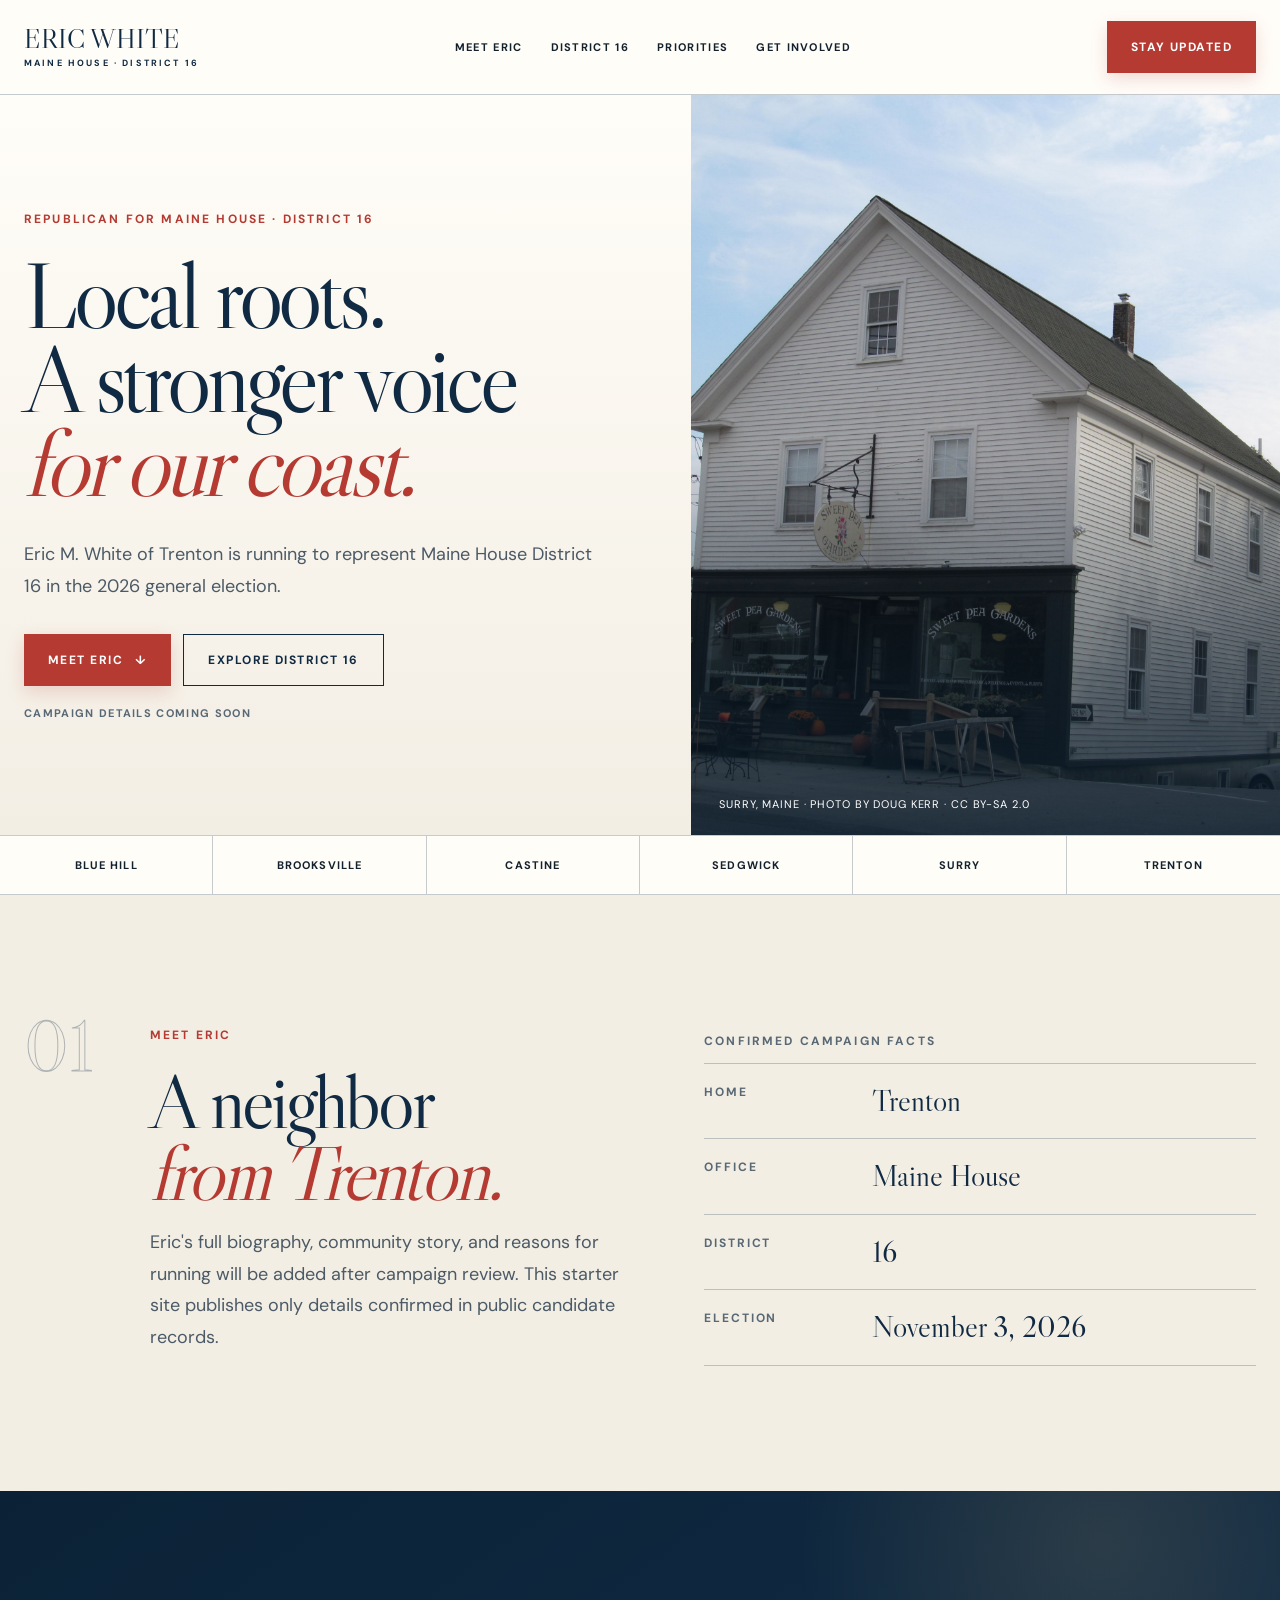
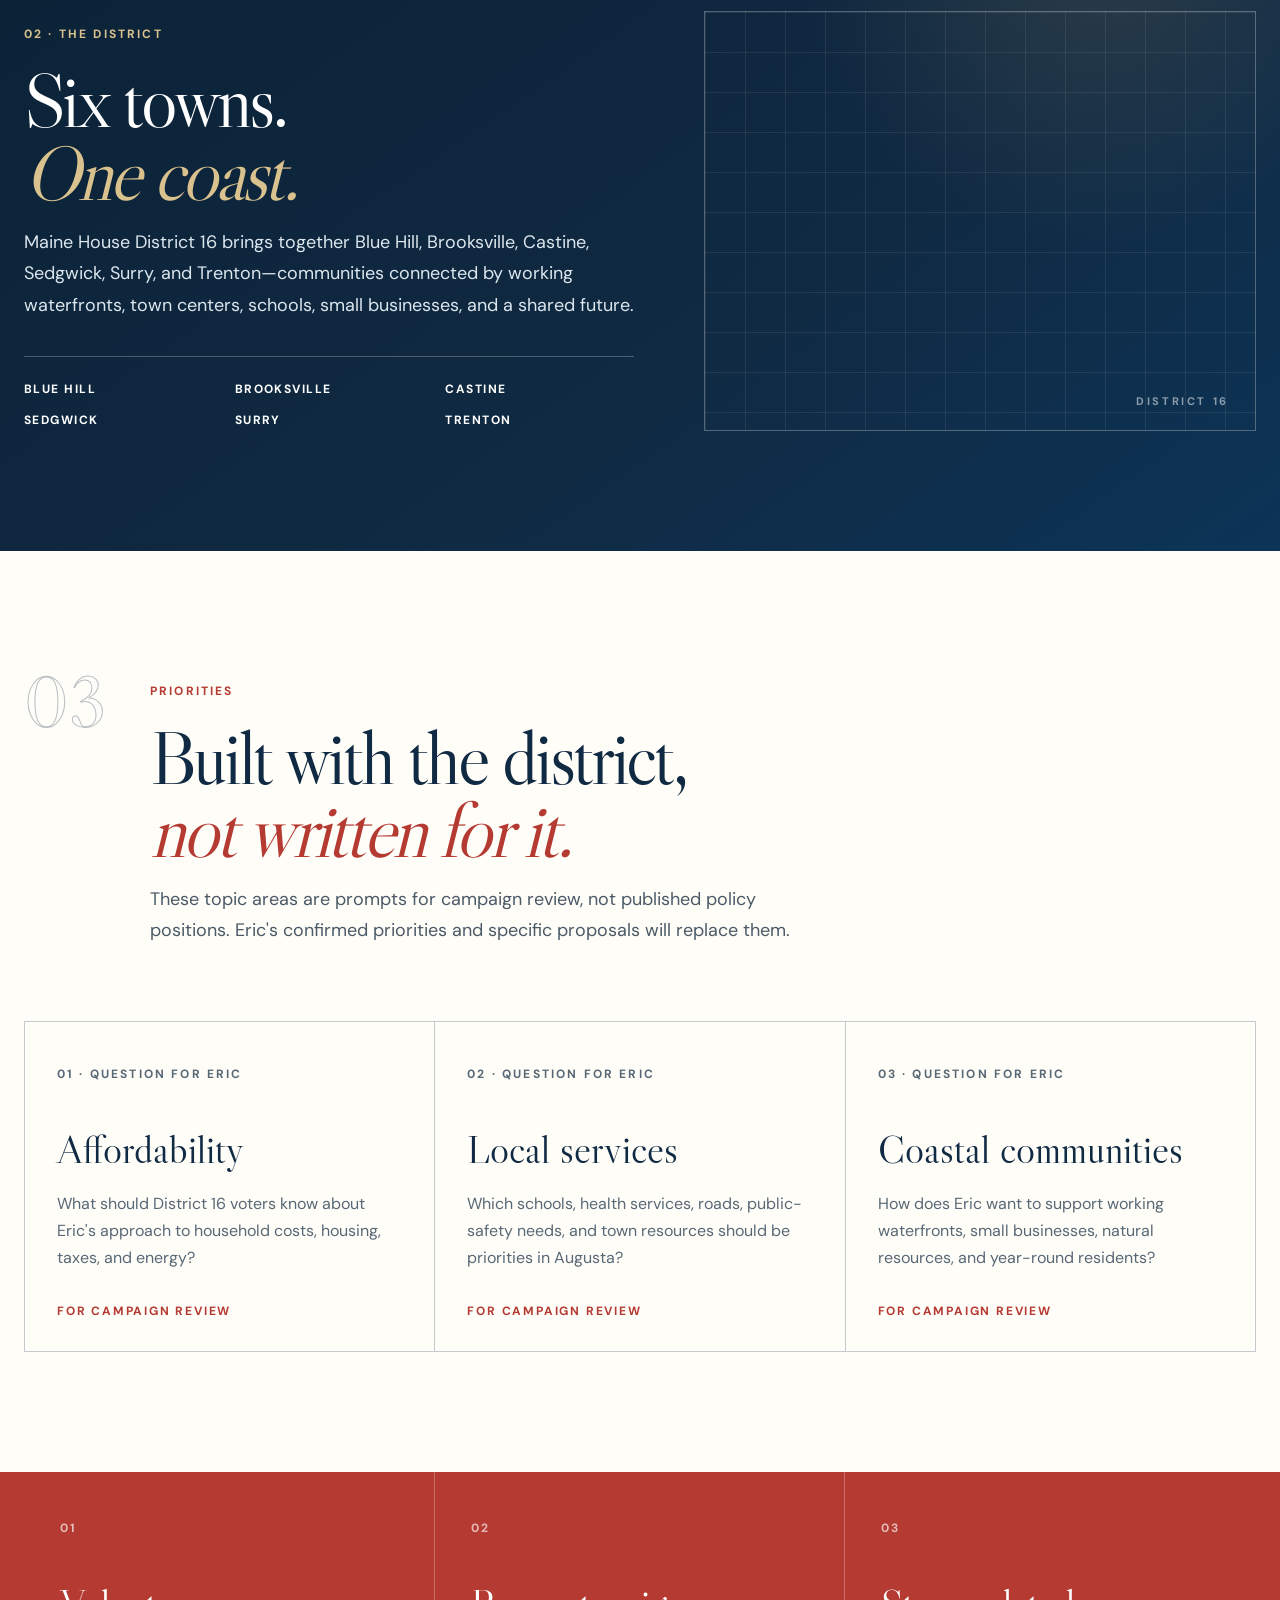
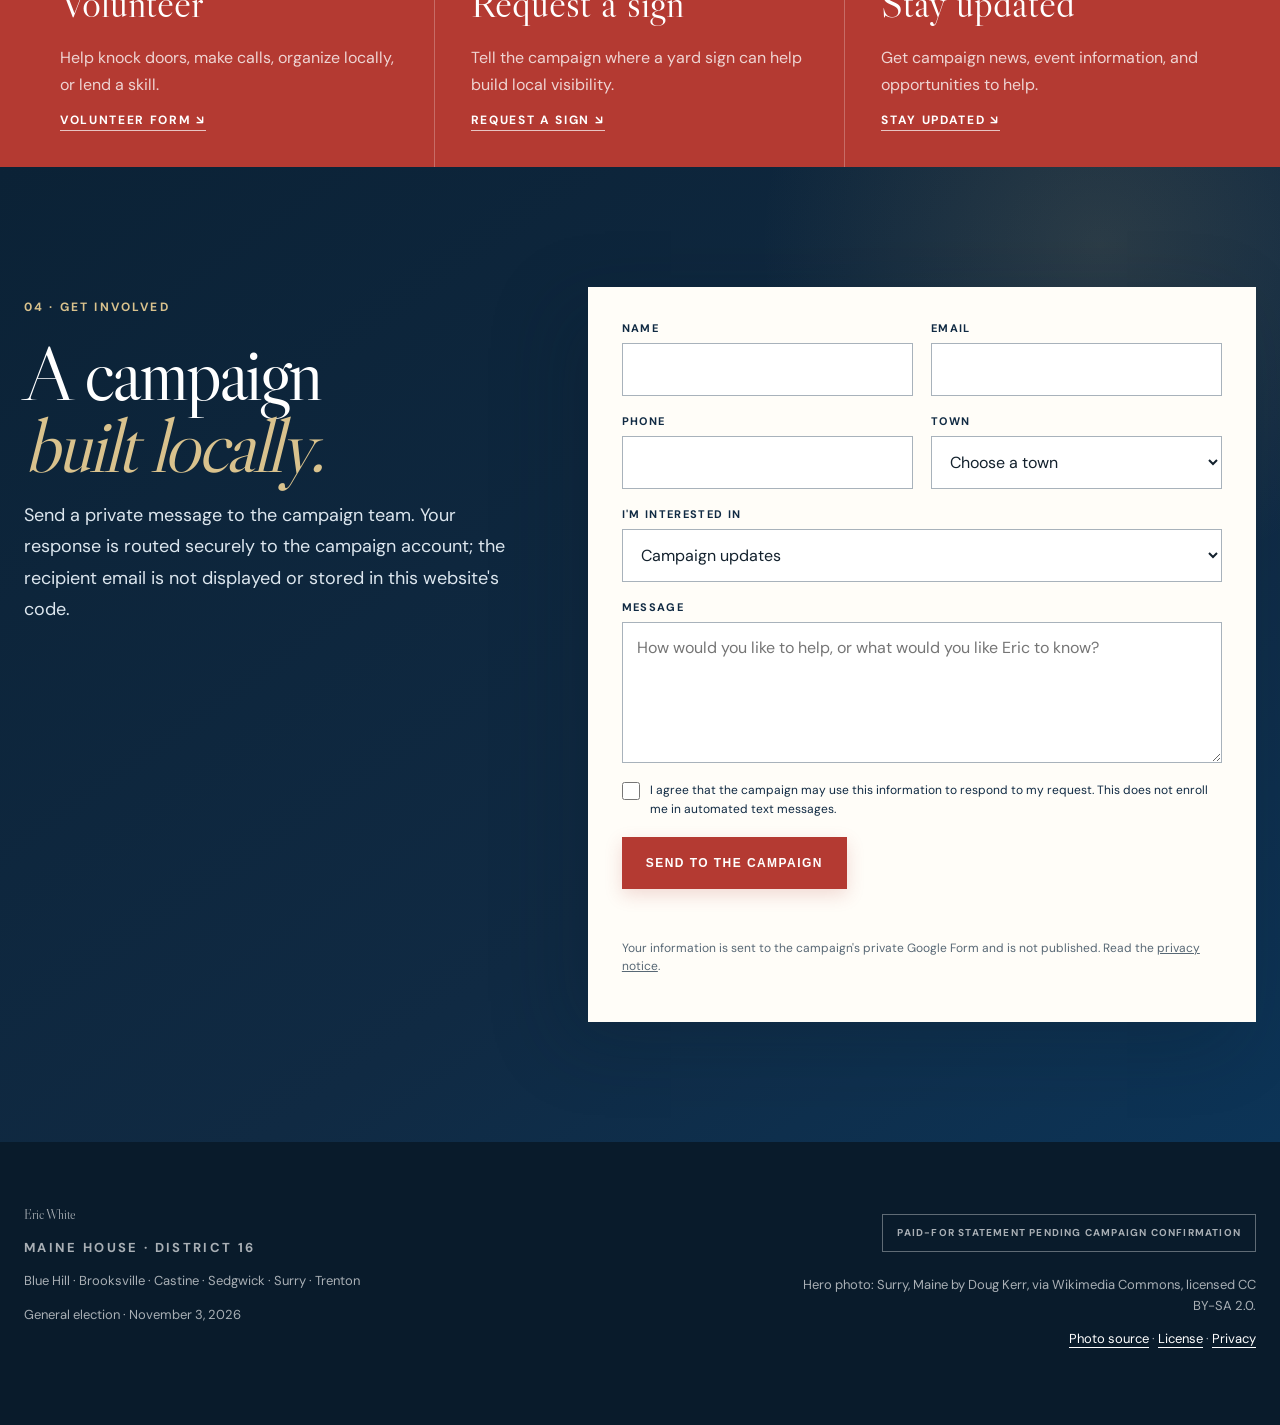
==== index.html @ 1acc2db6 "Build Eric White District 16 campaign starter site" ====
<!doctype html>
<html lang="en">
<head>
  <meta charset="utf-8">
  <meta name="viewport" content="width=device-width, initial-scale=1">
  <meta name="description" content="Eric M. White of Trenton is running for Maine House District 16 in the 2026 general election.">
  <meta name="theme-color" content="#102a43">
  <title>Eric M. White for Maine House District 16</title>
  <link rel="preconnect" href="https://fonts.googleapis.com">
  <link rel="preconnect" href="https://fonts.gstatic.com" crossorigin>
  <link href="https://fonts.googleapis.com/css2?family=DM+Sans:wght@400;600;700&family=Libre+Caslon+Display:ital@0;1&display=swap" rel="stylesheet">
  <link rel="stylesheet" href="styles.css">
  <script src="script.js" defer></script>
</head>
<body>
  <a class="skip-link" href="#main">Skip to content</a>
  <header class="site-header">
    <div class="wrap nav-wrap">
      <a class="wordmark" href="#top" aria-label="Eric White campaign home">
        <span>ERIC WHITE</span><small>MAINE HOUSE · DISTRICT 16</small>
      </a>
      <button class="menu-button" type="button" aria-expanded="false" aria-controls="primary-nav">Menu</button>
      <nav id="primary-nav" class="primary-nav" aria-label="Primary navigation">
        <a href="#meet">Meet Eric</a><a href="#district">District 16</a><a href="#priorities">Priorities</a><a href="#involved">Get involved</a>
      </nav>
      <a class="button button-primary header-cta" href="#contact">Stay updated</a>
    </div>
  </header>

  <main id="main">
    <section id="top" class="hero">
      <div class="hero-copy">
        <div class="hero-inner">
          <p class="eyebrow red">Republican for Maine House · District 16</p>
          <h1>Local roots.<br>A stronger voice<br><em>for our coast.</em></h1>
          <p class="lead">Eric M. White of Trenton is running to represent Maine House District 16 in the 2026 general election.</p>
          <div class="button-row"><a class="button button-primary" href="#meet">Meet Eric <span aria-hidden="true">↓</span></a><a class="button button-secondary" href="#district">Explore District 16</a></div>
          <p class="status-note">Campaign details coming soon</p>
        </div>
      </div>
      <figure class="hero-photo">
        <img src="assets/surry-maine.jpg" alt="A historic white clapboard building beside a road in Surry, Maine">
        <figcaption>Surry, Maine · Photo by Doug Kerr · CC BY-SA 2.0</figcaption>
      </figure>
    </section>

    <div class="town-strip" aria-label="Communities in Maine House District 16">
      <span>Blue Hill</span><span>Brooksville</span><span>Castine</span><span>Sedgwick</span><span>Surry</span><span>Trenton</span>
    </div>

    <section id="meet" class="section cream">
      <div class="wrap two-column">
        <div class="section-title"><span class="section-number" aria-hidden="true">01</span><div><p class="eyebrow red">Meet Eric</p><h2>A neighbor<br><em>from Trenton.</em></h2><p class="lead compact">Eric's full biography, community story, and reasons for running will be added after campaign review. This starter site publishes only details confirmed in public candidate records.</p></div></div>
        <div class="fact-panel"><p class="eyebrow muted">Confirmed campaign facts</p><dl><div><dt>Home</dt><dd>Trenton</dd></div><div><dt>Office</dt><dd>Maine House</dd></div><div><dt>District</dt><dd>16</dd></div><div><dt>Election</dt><dd>November 3, 2026</dd></div></dl></div>
      </div>
    </section>

    <section id="district" class="section district-section">
      <div class="wrap two-column reverse-mobile">
        <div><p class="eyebrow gold">02 · The district</p><h2>Six towns.<br><em>One coast.</em></h2><p class="lead compact">Maine House District 16 brings together Blue Hill, Brooksville, Castine, Sedgwick, Surry, and Trenton—communities connected by working waterfronts, town centers, schools, small businesses, and a shared future.</p><div class="district-list"><span>Blue Hill</span><span>Brooksville</span><span>Castine</span><span>Sedgwick</span><span>Surry</span><span>Trenton</span></div></div>
        <div class="coastline" role="img" aria-label="Abstract line motif representing the coastal shape and connections of District 16"></div>
      </div>
    </section>

    <section id="priorities" class="section paper">
      <div class="wrap">
        <div class="section-title priorities-title"><span class="section-number" aria-hidden="true">03</span><div><p class="eyebrow red">Priorities</p><h2>Built with the district,<br><em>not written for it.</em></h2><p class="lead compact">These topic areas are prompts for campaign review, not published policy positions. Eric's confirmed priorities and specific proposals will replace them.</p></div></div>
        <div class="card-grid">
          <article><p class="eyebrow muted">01 · Question for Eric</p><h3>Affordability</h3><p>What should District 16 voters know about Eric's approach to household costs, housing, taxes, and energy?</p><strong>For campaign review</strong></article>
          <article><p class="eyebrow muted">02 · Question for Eric</p><h3>Local services</h3><p>Which schools, health services, roads, public-safety needs, and town resources should be priorities in Augusta?</p><strong>For campaign review</strong></article>
          <article><p class="eyebrow muted">03 · Question for Eric</p><h3>Coastal communities</h3><p>How does Eric want to support working waterfronts, small businesses, natural resources, and year-round residents?</p><strong>For campaign review</strong></article>
        </div>
      </div>
    </section>

    <section id="involved" class="action-band">
      <div class="wrap action-grid">
        <article><p class="eyebrow pale">01</p><h3>Volunteer</h3><p>Help knock doors, make calls, organize locally, or lend a skill.</p><button class="text-action form-trigger" data-interest="Volunteer" type="button">Volunteer form <span aria-hidden="true">↘</span></button></article>
        <article><p class="eyebrow pale">02</p><h3>Request a sign</h3><p>Tell the campaign where a yard sign can help build local visibility.</p><button class="text-action form-trigger" data-interest="Request a sign" type="button">Request a sign <span aria-hidden="true">↘</span></button></article>
        <article><p class="eyebrow pale">03</p><h3>Stay updated</h3><p>Get campaign news, event information, and opportunities to help.</p><button class="text-action form-trigger" data-interest="Campaign updates" type="button">Stay updated <span aria-hidden="true">↘</span></button></article>
      </div>
    </section>

    <section id="contact" class="section contact-section">
      <div class="wrap contact-layout">
        <div><p class="eyebrow gold">04 · Get involved</p><h2>A campaign<br><em>built locally.</em></h2><p class="lead compact">Send a private message to the campaign team. Your response is routed securely to the campaign account; the recipient email is not displayed or stored in this website's code.</p></div>
        <form id="campaign-form" class="campaign-form" method="post" target="form-response-frame" novalidate>
          <input class="honeypot" name="website" tabindex="-1" autocomplete="off" aria-hidden="true">
          <div class="field-row"><label>Name <input name="name" autocomplete="name" required></label><label>Email <input name="email" type="email" autocomplete="email" required></label></div>
          <div class="field-row"><label>Phone <input name="phone" type="tel" autocomplete="tel"></label><label>Town <select name="town"><option value="">Choose a town</option><option>Blue Hill</option><option>Brooksville</option><option>Castine</option><option>Sedgwick</option><option>Surry</option><option>Trenton</option><option>Other</option></select></label></div>
          <label>I'm interested in <select name="interest"><option>Campaign updates</option><option>Volunteer</option><option>Request a sign</option><option>Host or attend an event</option><option>Share a message</option></select></label>
          <label>Message <textarea name="message" rows="5" placeholder="How would you like to help, or what would you like Eric to know?"></textarea></label>
          <label class="consent"><input name="consent" type="checkbox" required> <span>I agree that the campaign may use this information to respond to my request. This does not enroll me in automated text messages.</span></label>
          <button class="button button-primary" type="submit">Send to the campaign</button>
          <p id="form-status" class="form-status" role="status" aria-live="polite"></p>
          <p class="privacy-note">Your information is sent to the campaign's private Google Form and is not published. Read the <a href="privacy.html">privacy notice</a>.</p>
        </form>
        <iframe class="form-frame" name="form-response-frame" title="Form submission response"></iframe>
      </div>
    </section>
  </main>

  <footer class="site-footer"><div class="wrap footer-grid"><div><p class="footer-name">Eric White</p><p class="eyebrow pale">Maine House · District 16</p><p>Blue Hill · Brooksville · Castine · Sedgwick · Surry · Trenton</p><p>General election · November 3, 2026</p></div><div class="footer-legal"><p class="paid-note">Paid-for statement pending campaign confirmation</p><p>Hero photo: Surry, Maine by Doug Kerr, via Wikimedia Commons, licensed CC BY-SA 2.0.</p><p><a href="https://commons.wikimedia.org/wiki/File:Surry,_Maine_(8187048793).jpg">Photo source</a> · <a href="https://creativecommons.org/licenses/by-sa/2.0/">License</a> · <a href="privacy.html">Privacy</a></p></div></div></footer>

  <dialog id="interest-dialog" aria-labelledby="dialog-title"><button class="dialog-close" type="button" aria-label="Close form">×</button><p class="eyebrow red">Get involved</p><h2 id="dialog-title">Send your information</h2><p>Complete the campaign form below. Your selected interest has already been filled in.</p><button id="dialog-continue" class="button button-primary" type="button">Continue to form</button></dialog>
</body>
</html>
---- styles.css ----
:root{--paper:#fffdf8;--cream:#f3eee4;--navy:#102a43;--deep:#091b2b;--ink:#13212d;--slate:#586875;--red:#b43a32;--gold:#d9c28d;--rule:rgba(16,42,67,.24)}
*{box-sizing:border-box}html{scroll-behavior:smooth}body{margin:0;background:var(--paper);color:var(--ink);font-family:"DM Sans",Arial,sans-serif}.wrap{width:min(calc(100% - 48px),1280px);margin-inline:auto}a{color:inherit}.skip-link{position:fixed;z-index:1000;left:16px;top:-60px;background:var(--deep);color:#fff;padding:12px 18px}.skip-link:focus{top:16px}.site-header{position:sticky;top:0;z-index:50;border-bottom:1px solid var(--rule);background:rgba(255,253,248,.96);backdrop-filter:blur(14px)}.nav-wrap{height:94px;display:flex;align-items:center;justify-content:space-between;gap:28px}.wordmark{text-decoration:none;color:var(--navy);display:flex;flex-direction:column}.wordmark span,.footer-name{font:400 27px/1 "Libre Caslon Display",Georgia,serif}.wordmark small{margin-top:5px;font-size:9px;font-weight:700;letter-spacing:.24em}.primary-nav{display:flex;gap:28px}.primary-nav a{font-size:11px;font-weight:700;letter-spacing:.12em;text-transform:uppercase;text-decoration:none}.primary-nav a:hover{color:var(--red)}.menu-button{display:none;border:1px solid var(--navy);background:transparent;color:var(--navy);min-height:44px;padding:0 14px;font-weight:700;text-transform:uppercase}.button{min-height:52px;display:inline-flex;align-items:center;justify-content:center;gap:12px;padding:0 24px;border:0;border-radius:0;font-size:12px;font-weight:700;letter-spacing:.12em;text-transform:uppercase;text-decoration:none;cursor:pointer;transition:transform .22s cubic-bezier(.22,1,.36,1),box-shadow .22s ease}.button:hover{transform:translateY(-2px)}.button:focus-visible,a:focus-visible,button:focus-visible,input:focus-visible,select:focus-visible,textarea:focus-visible{outline:3px solid var(--gold);outline-offset:3px}.button-primary{background:var(--red);color:#fff;box-shadow:0 6px 18px rgba(180,58,50,.18)}.button-secondary{border:1px solid var(--navy);background:transparent;color:var(--navy)}.hero{min-height:740px;display:grid;grid-template-columns:1.08fr .92fr}.hero-copy{display:flex;align-items:center;background:linear-gradient(var(--paper),var(--cream))}.hero-inner{width:min(calc(100% - 48px),720px);margin-left:max(24px,calc((100vw - 1280px)/2));padding:80px 54px 80px 0}.eyebrow{font-size:12px;font-weight:700;letter-spacing:.18em;text-transform:uppercase}.red,em{color:var(--red)}.gold{color:var(--gold)}.muted{color:var(--slate)}.pale{color:rgba(255,255,255,.66)}h1,h2,h3,.footer-name{font-family:"Libre Caslon Display",Georgia,serif;font-weight:400}h1{margin:26px 0 0;color:var(--navy);font-size:clamp(58px,7.3vw,110px);line-height:.9;letter-spacing:-.045em}h1 em,h2 em{font-weight:400}.lead{font-size:18px;line-height:1.75;color:#4b5a66}.lead.compact{max-width:680px}.hero .lead{max-width:650px;margin-top:34px}.button-row{display:flex;flex-wrap:wrap;gap:12px;margin-top:32px}.status-note{margin-top:20px;color:var(--slate);font-size:11px;font-weight:700;letter-spacing:.12em;text-transform:uppercase}.hero-photo{position:relative;min-height:740px;margin:0;overflow:hidden;background:var(--navy)}.hero-photo img{width:100%;height:100%;object-fit:cover}.hero-photo:after{content:"";position:absolute;inset:0;background:linear-gradient(transparent 48%,rgba(9,27,43,.82))}.hero-photo figcaption{position:absolute;z-index:2;left:28px;right:28px;bottom:24px;color:#fff;font-size:11px;letter-spacing:.08em;text-transform:uppercase}.town-strip{display:grid;grid-template-columns:repeat(6,1fr);border-block:1px solid var(--rule)}.town-strip span{padding:22px 8px;text-align:center;border-right:1px solid var(--rule);font-size:11px;font-weight:700;letter-spacing:.1em;text-transform:uppercase}.town-strip span:last-child{border:0}.section{padding:120px 0}.cream{background:var(--cream)}.paper{background:var(--paper)}.two-column{display:grid;grid-template-columns:1.05fr .95fr;gap:70px;align-items:center}.section-title{display:grid;grid-template-columns:90px 1fr;gap:36px;align-items:start}.section-number{color:transparent;-webkit-text-stroke:1px rgba(16,42,67,.3);font:400 72px/.85 "Libre Caslon Display",Georgia,serif}.section h2,.contact-section h2{margin:22px 0 0;color:var(--navy);font-size:clamp(52px,6vw,90px);line-height:.94;letter-spacing:-.04em}.fact-panel dl{margin:14px 0 0;border-top:1px solid var(--rule)}.fact-panel dl div{display:grid;grid-template-columns:140px 1fr;gap:28px;padding:20px 0;border-bottom:1px solid var(--rule)}.fact-panel dt{color:var(--slate);font-size:12px;font-weight:700;letter-spacing:.16em;text-transform:uppercase}.fact-panel dd{margin:0;color:var(--navy);font:400 30px/1.15 "Libre Caslon Display",Georgia,serif}.district-section,.contact-section{color:#fff;background:radial-gradient(circle at 86% 8%,rgba(189,162,107,.16),transparent 24%),linear-gradient(145deg,#0b2236,#102a43 62%,#0c3457)}.district-section h2,.contact-section h2{color:#fff}.district-section h2 em,.contact-section h2 em{color:var(--gold)}.district-section .lead,.contact-section .lead{color:#dce6ee}.district-list{display:grid;grid-template-columns:repeat(3,1fr);gap:15px 22px;margin-top:35px;padding-top:24px;border-top:1px solid rgba(255,255,255,.25);font-size:12px;font-weight:700;letter-spacing:.12em;text-transform:uppercase}.coastline{position:relative;min-height:420px;border:1px solid rgba(255,255,255,.28);background-image:linear-gradient(rgba(255,255,255,.08) 1px,transparent 1px),linear-gradient(90deg,rgba(255,255,255,.08) 1px,transparent 1px);background-size:40px 40px}.coastline:before{content:"";position:absolute;inset:13% 12% 15% 18%;border:2px solid var(--gold);clip-path:polygon(7% 1%,44% 7%,62% 22%,92% 35%,72% 56%,82% 85%,47% 72%,20% 94%,28% 58%,3% 41%)}.coastline:after{content:"DISTRICT 16";position:absolute;right:26px;bottom:22px;color:rgba(255,255,255,.52);font-size:11px;font-weight:700;letter-spacing:.24em}.priorities-title{margin-bottom:56px}.card-grid{display:grid;grid-template-columns:repeat(3,1fr);border-top:1px solid var(--rule);border-left:1px solid var(--rule)}.card-grid article{min-height:330px;display:flex;flex-direction:column;padding:32px;border-right:1px solid var(--rule);border-bottom:1px solid var(--rule)}.card-grid h3,.action-grid h3{margin:30px 0 0;color:var(--navy);font-size:40px}.card-grid article>p:not(.eyebrow){font-size:16px;line-height:1.7;color:var(--slate)}.card-grid strong{margin-top:auto;color:var(--red);font-size:12px;letter-spacing:.15em;text-transform:uppercase}.action-band{background:var(--red)}.action-grid{display:grid;grid-template-columns:repeat(3,1fr)}.action-grid article{min-height:270px;display:flex;flex-direction:column;padding:36px;color:#fff;border-right:1px solid rgba(255,255,255,.25)}.action-grid article:last-child{border:0}.action-grid h3{color:#fff}.action-grid article>p:not(.eyebrow){line-height:1.7;color:rgba(255,255,255,.78)}.text-action{align-self:flex-start;margin-top:auto;padding:0 0 4px;border:0;border-bottom:1px solid rgba(255,255,255,.7);background:transparent;color:#fff;font:700 12px/1 "DM Sans",Arial,sans-serif;letter-spacing:.14em;text-transform:uppercase;cursor:pointer}.contact-layout{display:grid;grid-template-columns:.85fr 1.15fr;gap:70px;align-items:start}.campaign-form{padding:34px;background:var(--paper);color:var(--ink);box-shadow:-24px 20px 70px rgba(9,27,43,.22)}.field-row{display:grid;grid-template-columns:1fr 1fr;gap:18px}.campaign-form label{display:grid;gap:8px;margin-bottom:18px;color:var(--navy);font-size:11px;font-weight:700;letter-spacing:.12em;text-transform:uppercase}.campaign-form input,.campaign-form select,.campaign-form textarea{width:100%;border:1px solid rgba(16,42,67,.36);border-radius:0;background:#fff;color:var(--ink);padding:14px;font:400 16px/1.4 "DM Sans",Arial,sans-serif}.campaign-form textarea{resize:vertical}.campaign-form .consent{grid-template-columns:20px 1fr;align-items:start;font-size:12px;font-weight:400;line-height:1.55;letter-spacing:0;text-transform:none}.consent input{width:18px;height:18px;margin:1px 0}.honeypot,.form-frame{position:absolute!important;width:1px!important;height:1px!important;overflow:hidden!important;clip:rect(0,0,0,0)!important;white-space:nowrap!important}.form-status{min-height:24px;margin:14px 0 0;font-weight:700}.form-status.success{color:#1f6b42}.form-status.error{color:#9d2d27}.privacy-note{font-size:12px;line-height:1.55;color:var(--slate)}.site-footer{padding:62px 0;background:var(--deep);color:#fff}.footer-grid{display:grid;grid-template-columns:1.2fr .8fr;gap:56px}.footer-name{font-size:36px;margin:0}.site-footer p{color:rgba(255,255,255,.65);font-size:13px;line-height:1.6}.footer-legal{text-align:right}.paid-note{display:inline-block;padding:10px 14px;border:1px solid rgba(255,255,255,.35);font-size:10px!important;font-weight:700;letter-spacing:.12em;text-transform:uppercase}.site-footer a{color:#fff;text-underline-offset:4px}dialog{max-width:520px;border:0;border-radius:0;padding:38px;background:var(--paper);color:var(--ink);box-shadow:0 24px 80px rgba(9,27,43,.3)}dialog::backdrop{background:rgba(9,27,43,.7)}dialog h2{margin:16px 0;color:var(--navy);font:400 44px/1 "Libre Caslon Display",Georgia,serif}.dialog-close{position:absolute;top:14px;right:16px;border:0;background:transparent;color:var(--navy);font-size:30px;cursor:pointer}
@media(max-width:960px){.primary-nav{display:none;position:absolute;left:0;right:0;top:94px;padding:24px;background:var(--paper);border-bottom:1px solid var(--rule);flex-direction:column;align-items:flex-start}.primary-nav.open{display:flex}.menu-button{display:inline-block}.header-cta{display:none}.hero{grid-template-columns:1fr}.hero-inner{width:min(calc(100% - 48px),720px);margin-inline:auto;padding-right:0}.hero-photo{min-height:520px}.town-strip{grid-template-columns:repeat(3,1fr)}.town-strip span:nth-child(3n){border-right:0}.town-strip span:nth-child(-n+3){border-bottom:1px solid var(--rule)}.section{padding:84px 0}.two-column,.contact-layout,.footer-grid{grid-template-columns:1fr}.section-title{grid-template-columns:1fr}.card-grid,.action-grid{grid-template-columns:1fr}.action-grid article{border-right:0;border-bottom:1px solid rgba(255,255,255,.25)}.footer-legal{text-align:left}}
@media(max-width:620px){.wrap,.hero-inner{width:min(calc(100% - 28px),1280px)}.wordmark span{font-size:23px}.town-strip{grid-template-columns:repeat(2,1fr)}.town-strip span:nth-child(3n){border-right:1px solid var(--rule)}.town-strip span:nth-child(2n){border-right:0}.town-strip span:nth-child(-n+4){border-bottom:1px solid var(--rule)}.hero-photo{min-height:420px}.field-row{grid-template-columns:1fr}.fact-panel dl div{grid-template-columns:1fr;gap:7px}.campaign-form{padding:24px}}
@media(prefers-reduced-motion:reduce){html{scroll-behavior:auto}*,*:before,*:after{animation-duration:.01ms!important;transition-duration:.01ms!important}}
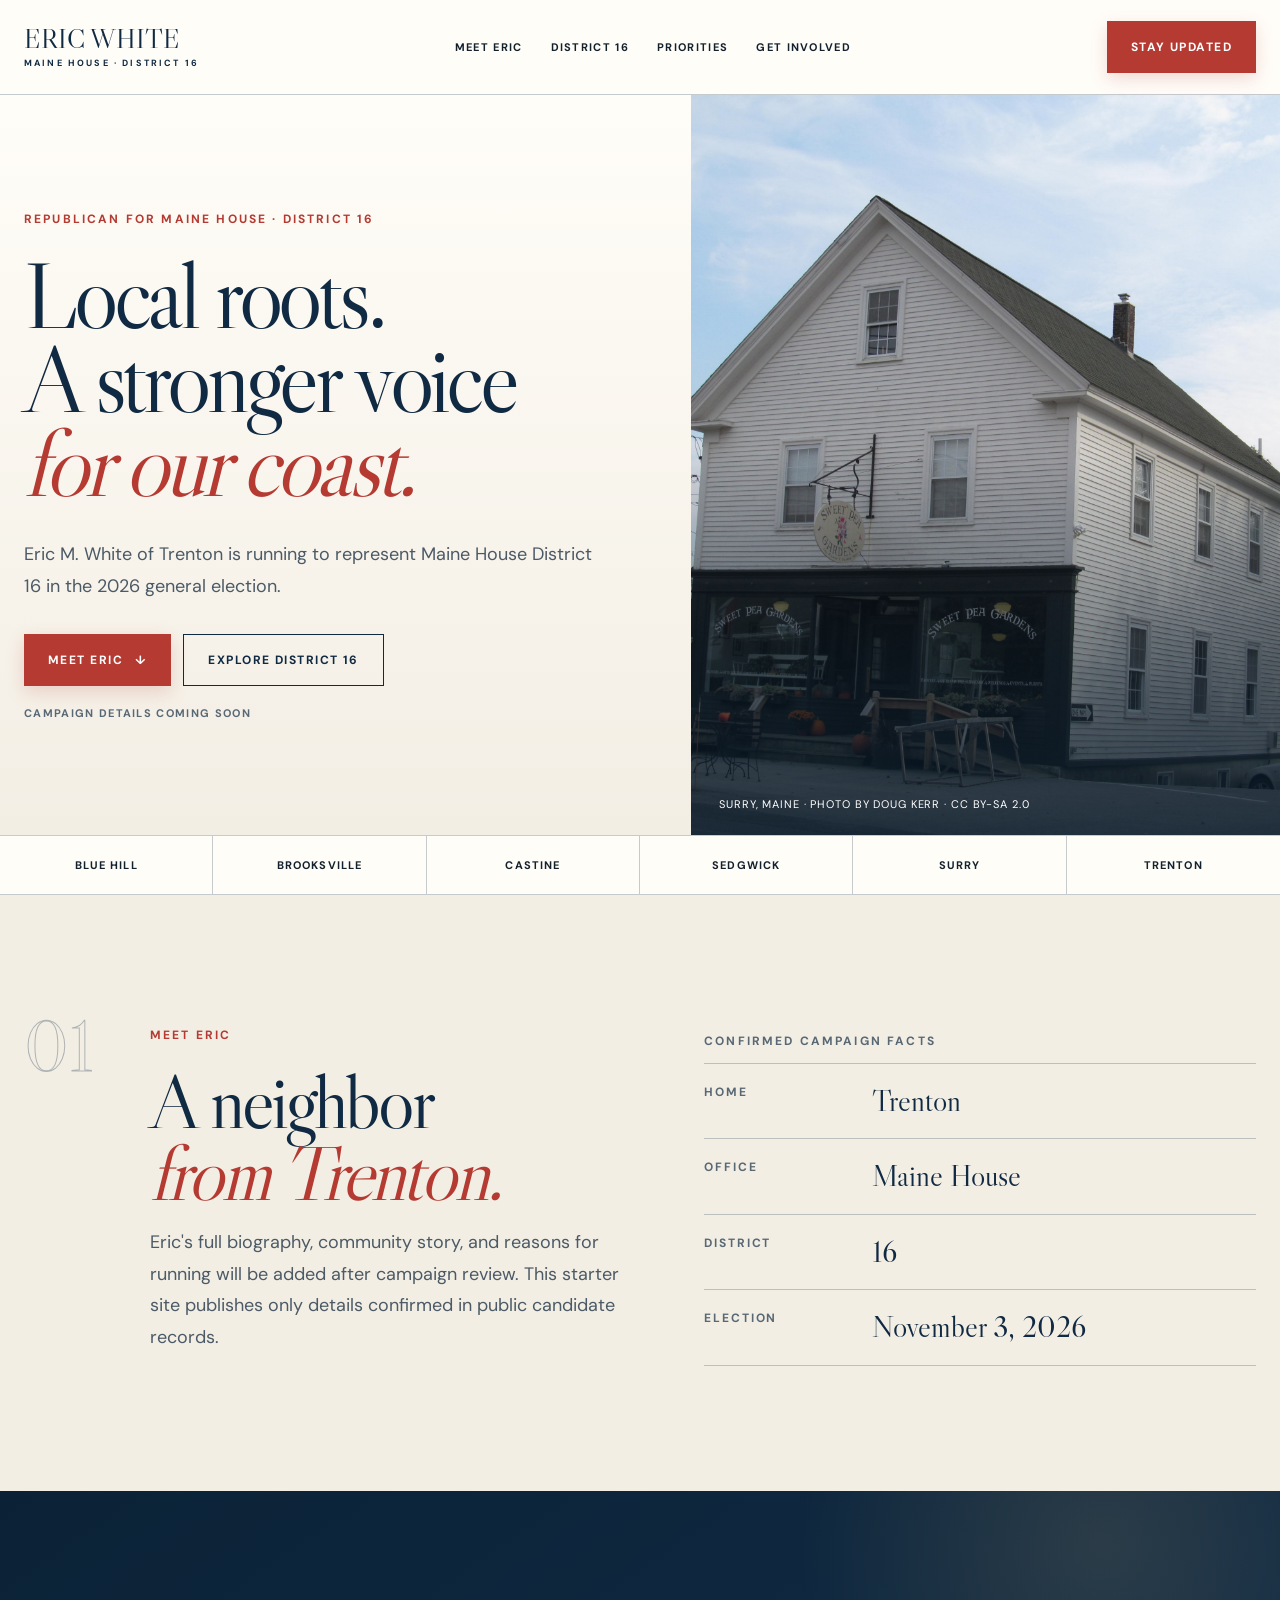
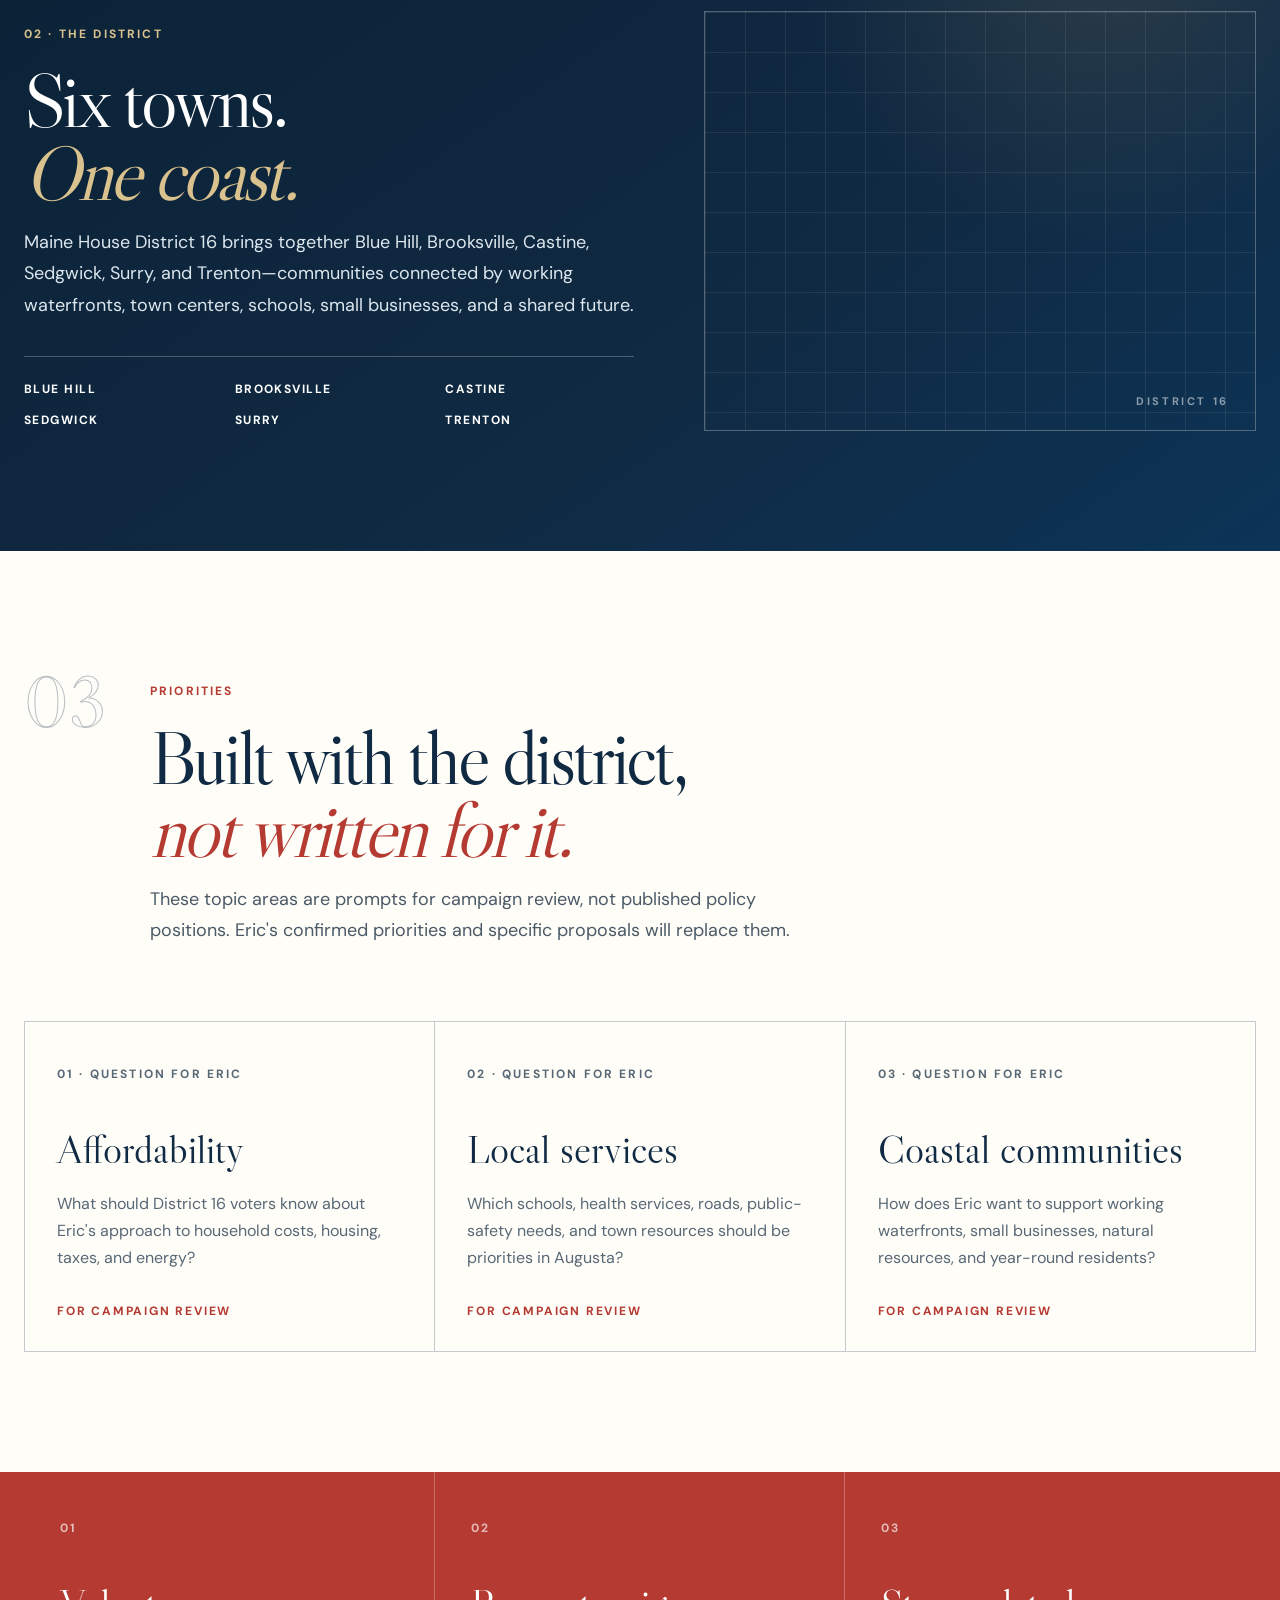
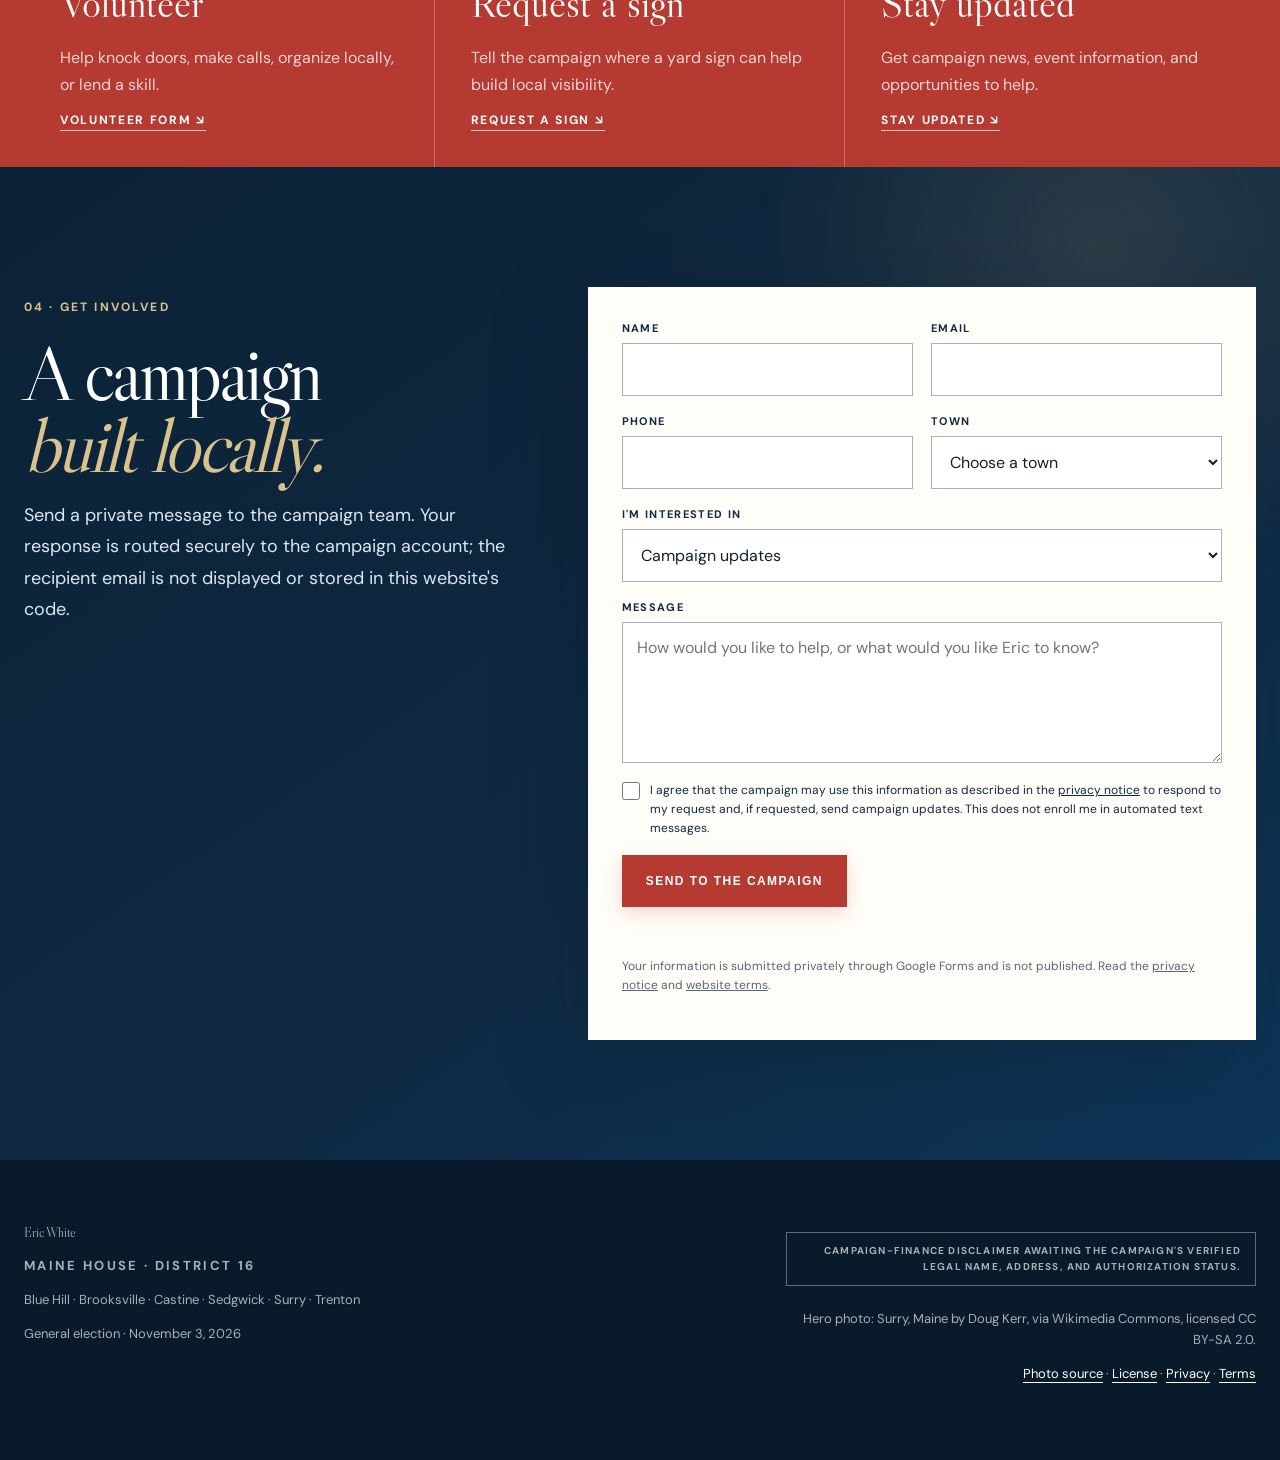
==== commit e3cdea3d: "Add domain and website legal notices" ====
--- a/index.html
+++ b/index.html
@@ -90,17 +90,17 @@
           <div class="field-row"><label>Phone <input name="phone" type="tel" autocomplete="tel"></label><label>Town <select name="town"><option value="">Choose a town</option><option>Blue Hill</option><option>Brooksville</option><option>Castine</option><option>Sedgwick</option><option>Surry</option><option>Trenton</option><option>Other</option></select></label></div>
           <label>I'm interested in <select name="interest"><option>Campaign updates</option><option>Volunteer</option><option>Request a sign</option><option>Host or attend an event</option><option>Share a message</option></select></label>
           <label>Message <textarea name="message" rows="5" placeholder="How would you like to help, or what would you like Eric to know?"></textarea></label>
-          <label class="consent"><input name="consent" type="checkbox" required> <span>I agree that the campaign may use this information to respond to my request. This does not enroll me in automated text messages.</span></label>
+          <label class="consent"><input name="consent" type="checkbox" required> <span>I agree that the campaign may use this information as described in the <a href="privacy.html">privacy notice</a> to respond to my request and, if requested, send campaign updates. This does not enroll me in automated text messages.</span></label>
           <button class="button button-primary" type="submit">Send to the campaign</button>
           <p id="form-status" class="form-status" role="status" aria-live="polite"></p>
-          <p class="privacy-note">Your information is sent to the campaign's private Google Form and is not published. Read the <a href="privacy.html">privacy notice</a>.</p>
+          <p class="privacy-note">Your information is submitted privately through Google Forms and is not published. Read the <a href="privacy.html">privacy notice</a> and <a href="terms.html">website terms</a>.</p>
         </form>
         <iframe class="form-frame" name="form-response-frame" title="Form submission response"></iframe>
       </div>
     </section>
   </main>
 
-  <footer class="site-footer"><div class="wrap footer-grid"><div><p class="footer-name">Eric White</p><p class="eyebrow pale">Maine House · District 16</p><p>Blue Hill · Brooksville · Castine · Sedgwick · Surry · Trenton</p><p>General election · November 3, 2026</p></div><div class="footer-legal"><p class="paid-note">Paid-for statement pending campaign confirmation</p><p>Hero photo: Surry, Maine by Doug Kerr, via Wikimedia Commons, licensed CC BY-SA 2.0.</p><p><a href="https://commons.wikimedia.org/wiki/File:Surry,_Maine_(8187048793).jpg">Photo source</a> · <a href="https://creativecommons.org/licenses/by-sa/2.0/">License</a> · <a href="privacy.html">Privacy</a></p></div></div></footer>
+  <footer class="site-footer"><div class="wrap footer-grid"><div><p class="footer-name">Eric White</p><p class="eyebrow pale">Maine House · District 16</p><p>Blue Hill · Brooksville · Castine · Sedgwick · Surry · Trenton</p><p>General election · November 3, 2026</p></div><div class="footer-legal"><p class="paid-note">Campaign-finance disclaimer awaiting the campaign's verified legal name, address, and authorization status.</p><p>Hero photo: Surry, Maine by Doug Kerr, via Wikimedia Commons, licensed CC BY-SA 2.0.</p><p><a href="https://commons.wikimedia.org/wiki/File:Surry,_Maine_(8187048793).jpg">Photo source</a> · <a href="https://creativecommons.org/licenses/by-sa/2.0/">License</a> · <a href="privacy.html">Privacy</a> · <a href="terms.html">Terms</a></p></div></div></footer>
 
   <dialog id="interest-dialog" aria-labelledby="dialog-title"><button class="dialog-close" type="button" aria-label="Close form">×</button><p class="eyebrow red">Get involved</p><h2 id="dialog-title">Send your information</h2><p>Complete the campaign form below. Your selected interest has already been filled in.</p><button id="dialog-continue" class="button button-primary" type="button">Continue to form</button></dialog>
 </body>
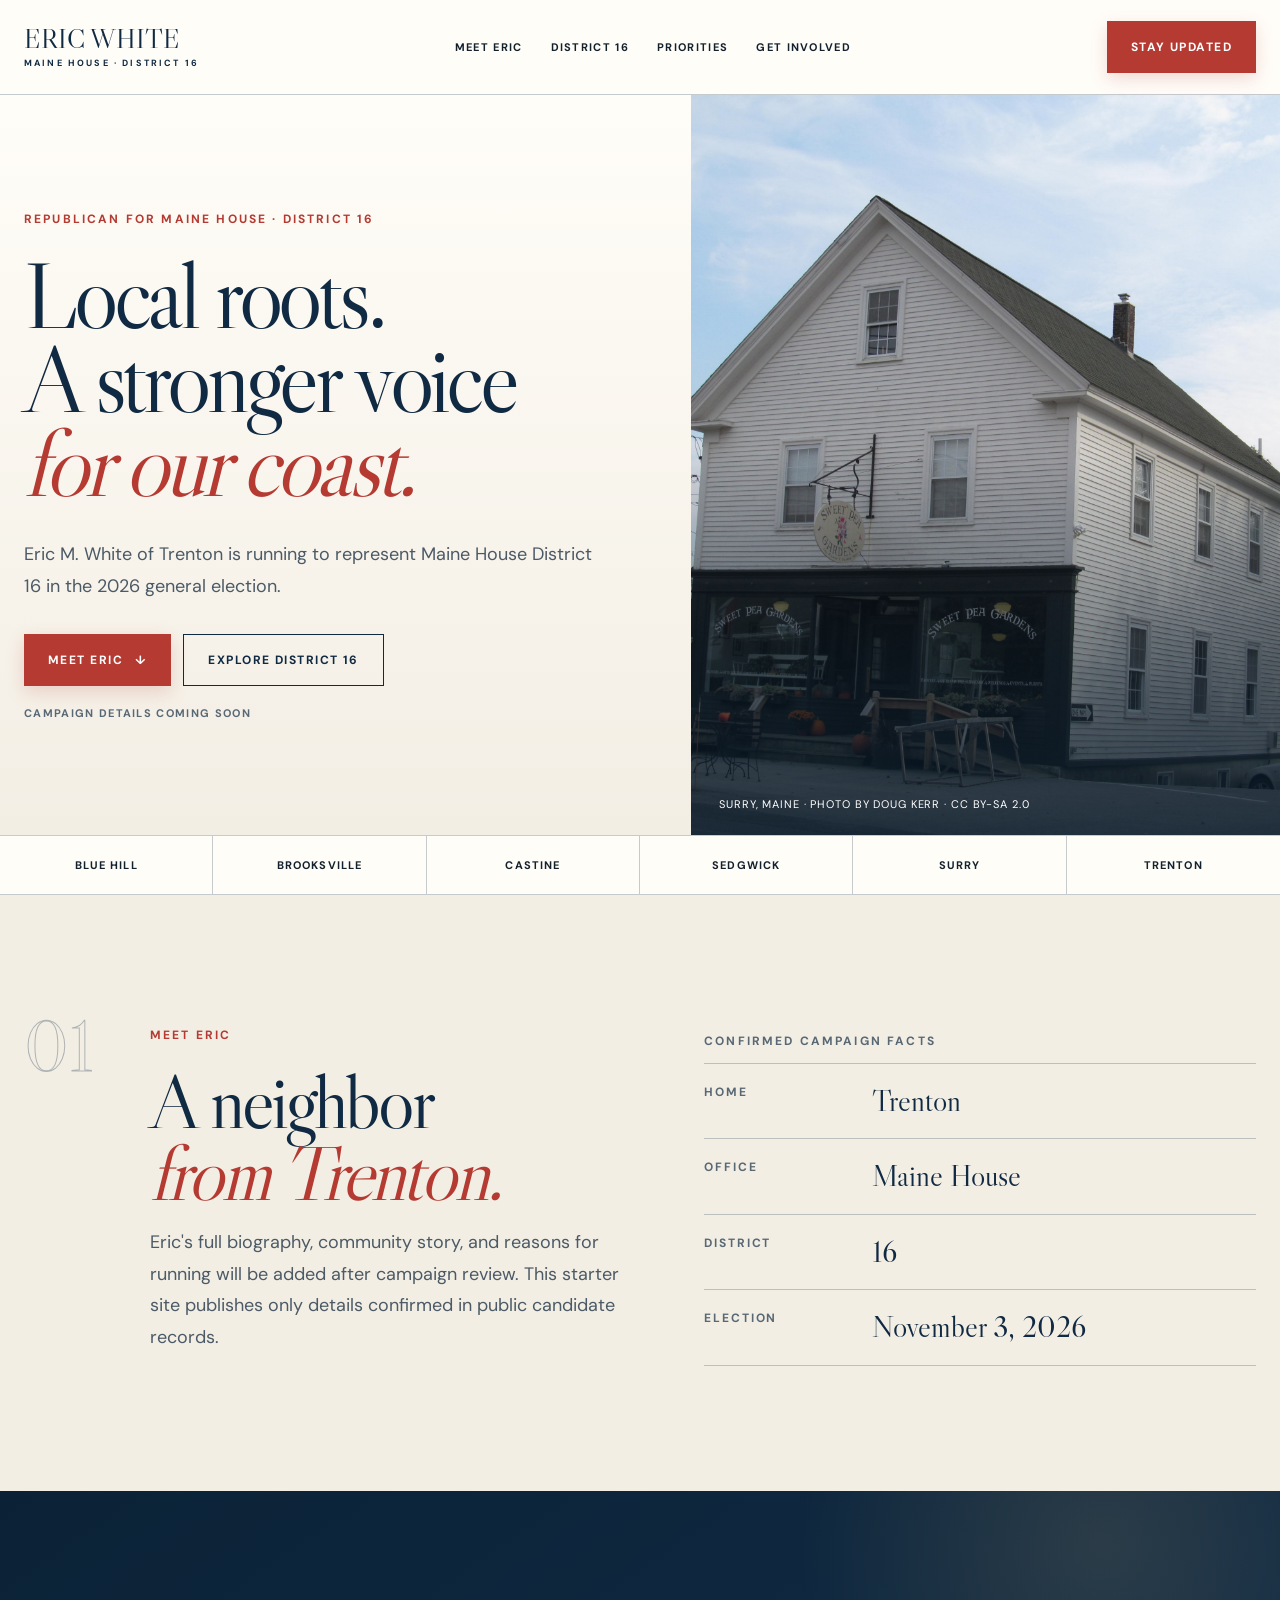
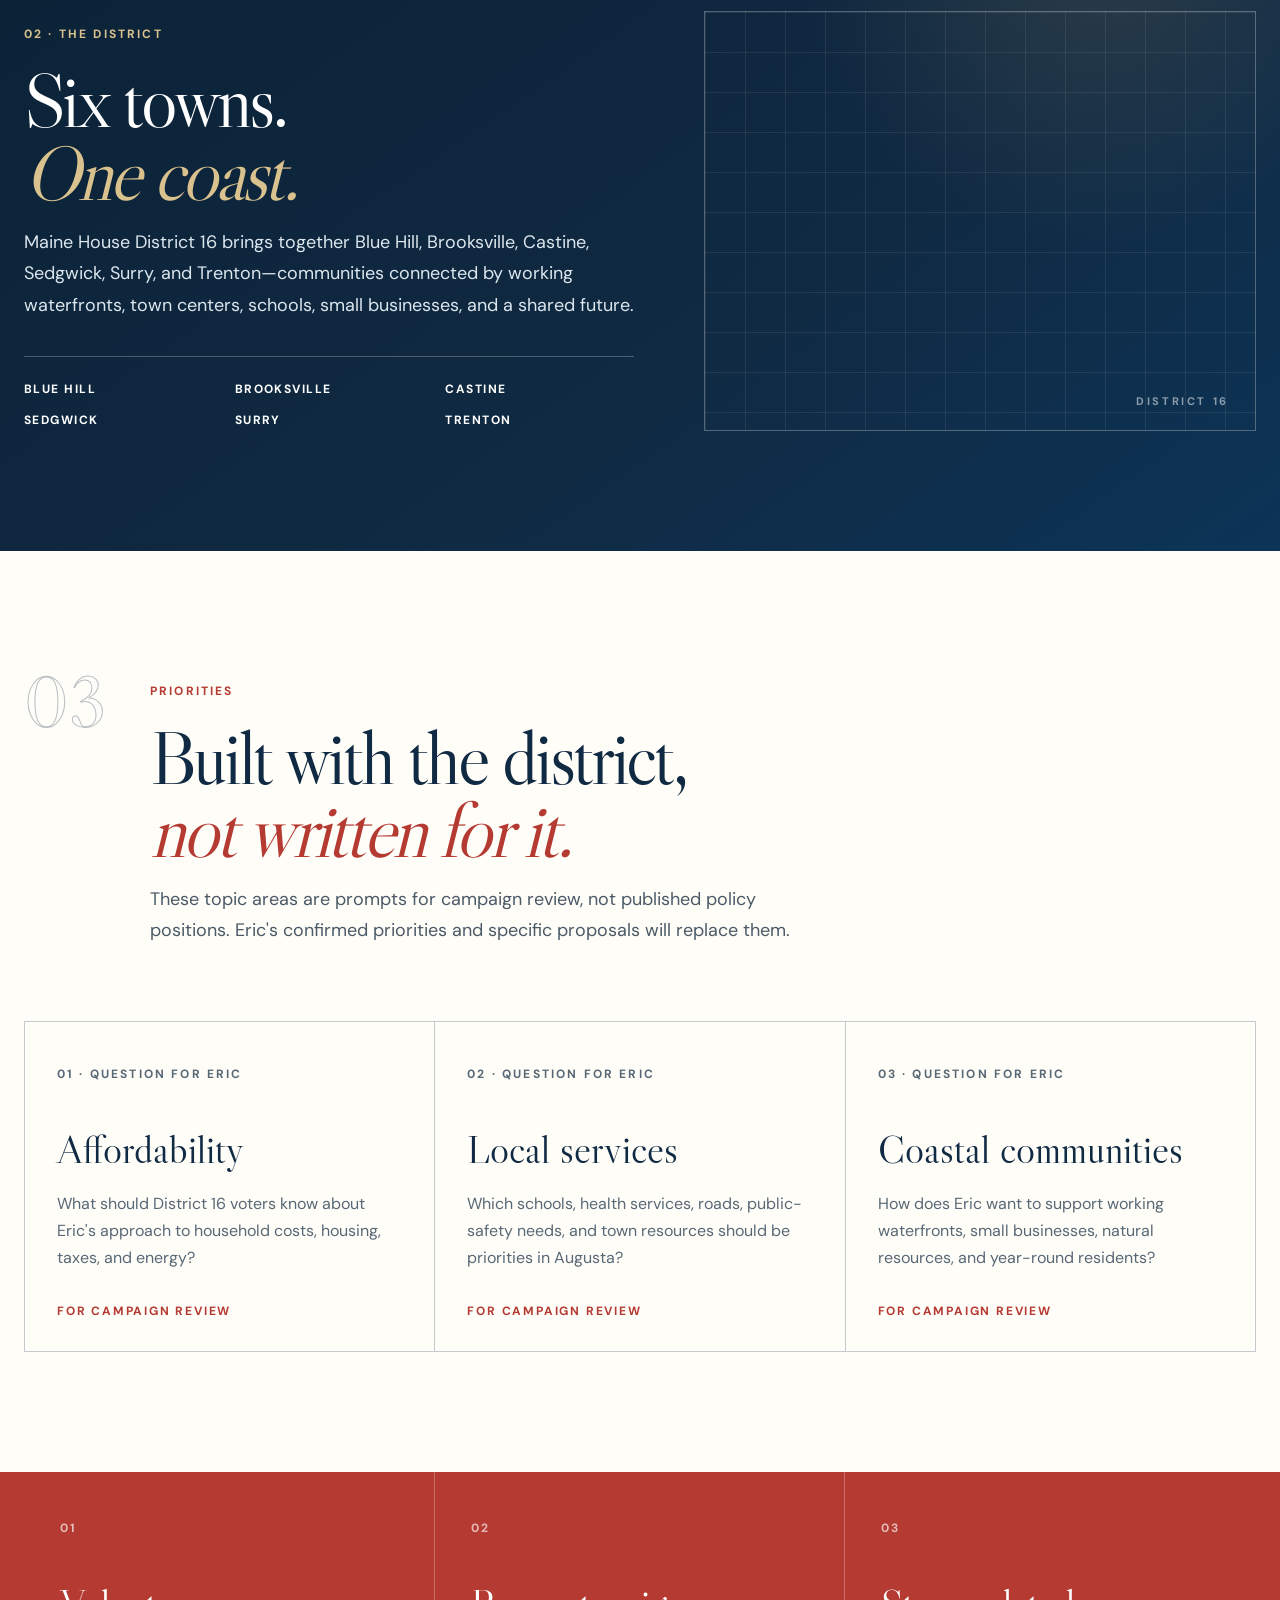
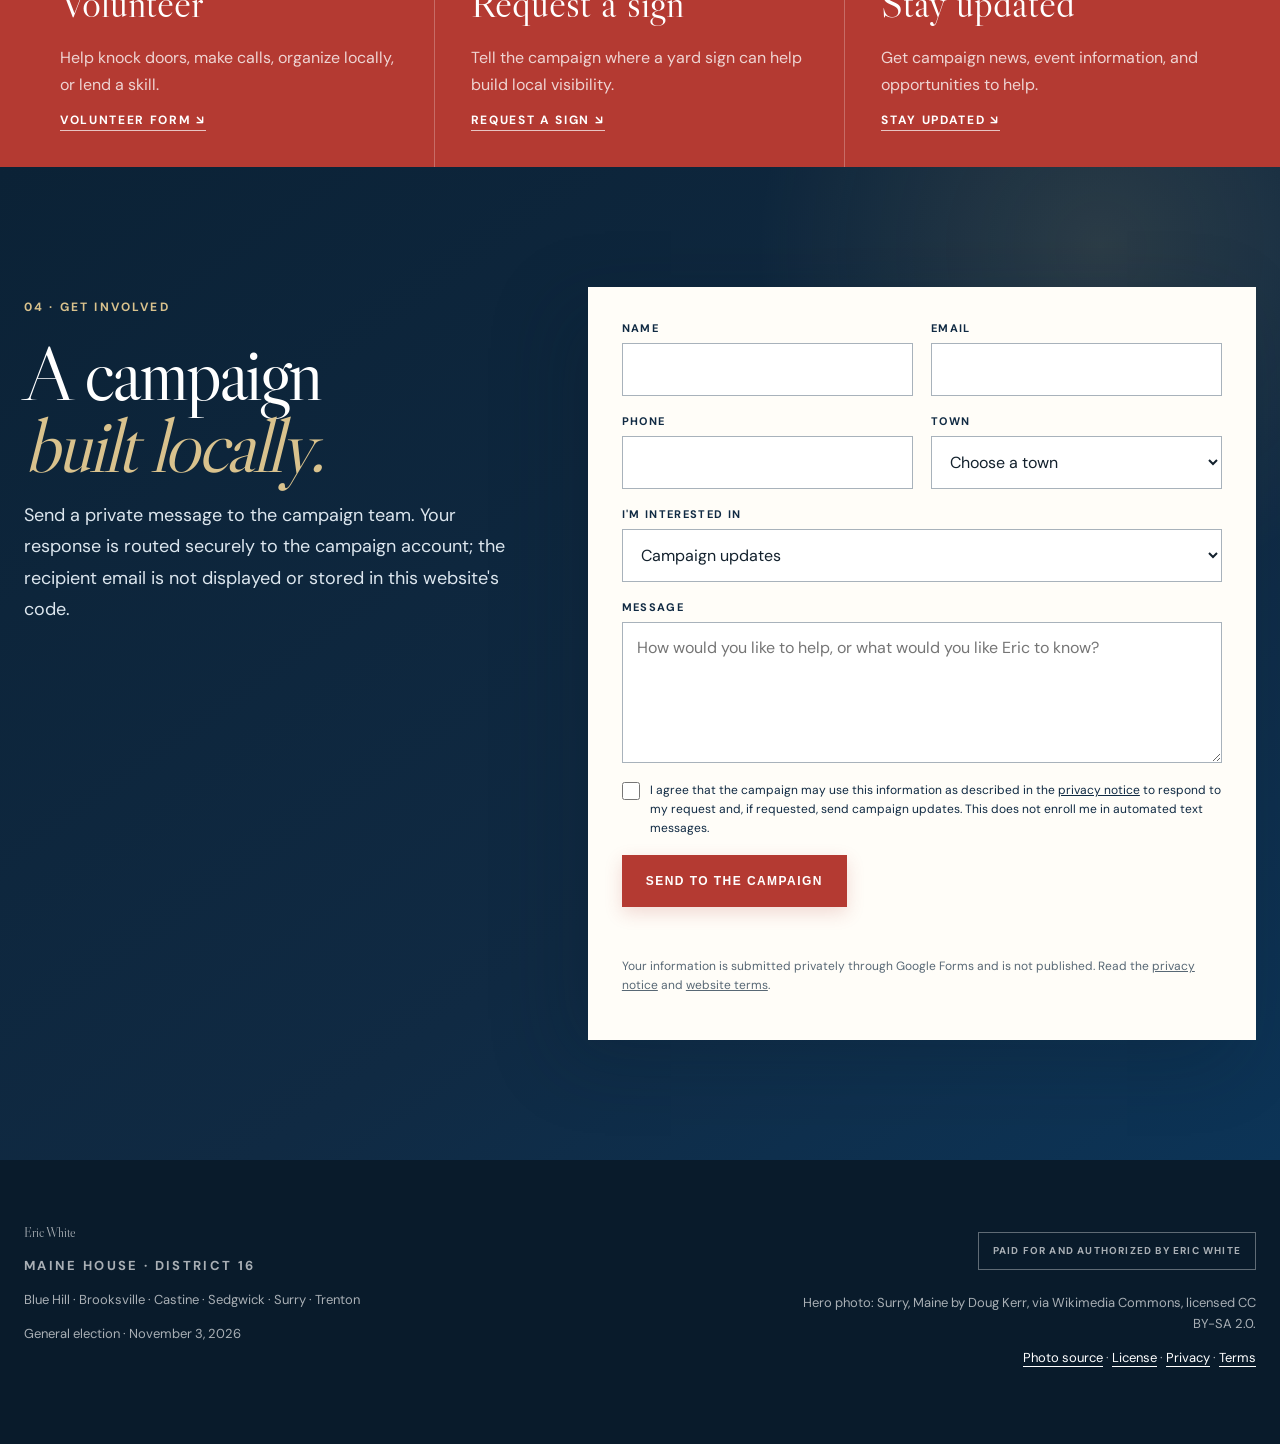
==== commit 0d7d295f: "Confirm candidate authorization disclaimer" ====
--- a/index.html
+++ b/index.html
@@ -100,7 +100,7 @@
     </section>
   </main>
 
-  <footer class="site-footer"><div class="wrap footer-grid"><div><p class="footer-name">Eric White</p><p class="eyebrow pale">Maine House · District 16</p><p>Blue Hill · Brooksville · Castine · Sedgwick · Surry · Trenton</p><p>General election · November 3, 2026</p></div><div class="footer-legal"><p class="paid-note">Campaign-finance disclaimer awaiting the campaign's verified legal name, address, and authorization status.</p><p>Hero photo: Surry, Maine by Doug Kerr, via Wikimedia Commons, licensed CC BY-SA 2.0.</p><p><a href="https://commons.wikimedia.org/wiki/File:Surry,_Maine_(8187048793).jpg">Photo source</a> · <a href="https://creativecommons.org/licenses/by-sa/2.0/">License</a> · <a href="privacy.html">Privacy</a> · <a href="terms.html">Terms</a></p></div></div></footer>
+  <footer class="site-footer"><div class="wrap footer-grid"><div><p class="footer-name">Eric White</p><p class="eyebrow pale">Maine House · District 16</p><p>Blue Hill · Brooksville · Castine · Sedgwick · Surry · Trenton</p><p>General election · November 3, 2026</p></div><div class="footer-legal"><p class="paid-note">Paid for and authorized by Eric White</p><p>Hero photo: Surry, Maine by Doug Kerr, via Wikimedia Commons, licensed CC BY-SA 2.0.</p><p><a href="https://commons.wikimedia.org/wiki/File:Surry,_Maine_(8187048793).jpg">Photo source</a> · <a href="https://creativecommons.org/licenses/by-sa/2.0/">License</a> · <a href="privacy.html">Privacy</a> · <a href="terms.html">Terms</a></p></div></div></footer>
 
   <dialog id="interest-dialog" aria-labelledby="dialog-title"><button class="dialog-close" type="button" aria-label="Close form">×</button><p class="eyebrow red">Get involved</p><h2 id="dialog-title">Send your information</h2><p>Complete the campaign form below. Your selected interest has already been filled in.</p><button id="dialog-continue" class="button button-primary" type="button">Continue to form</button></dialog>
 </body>
